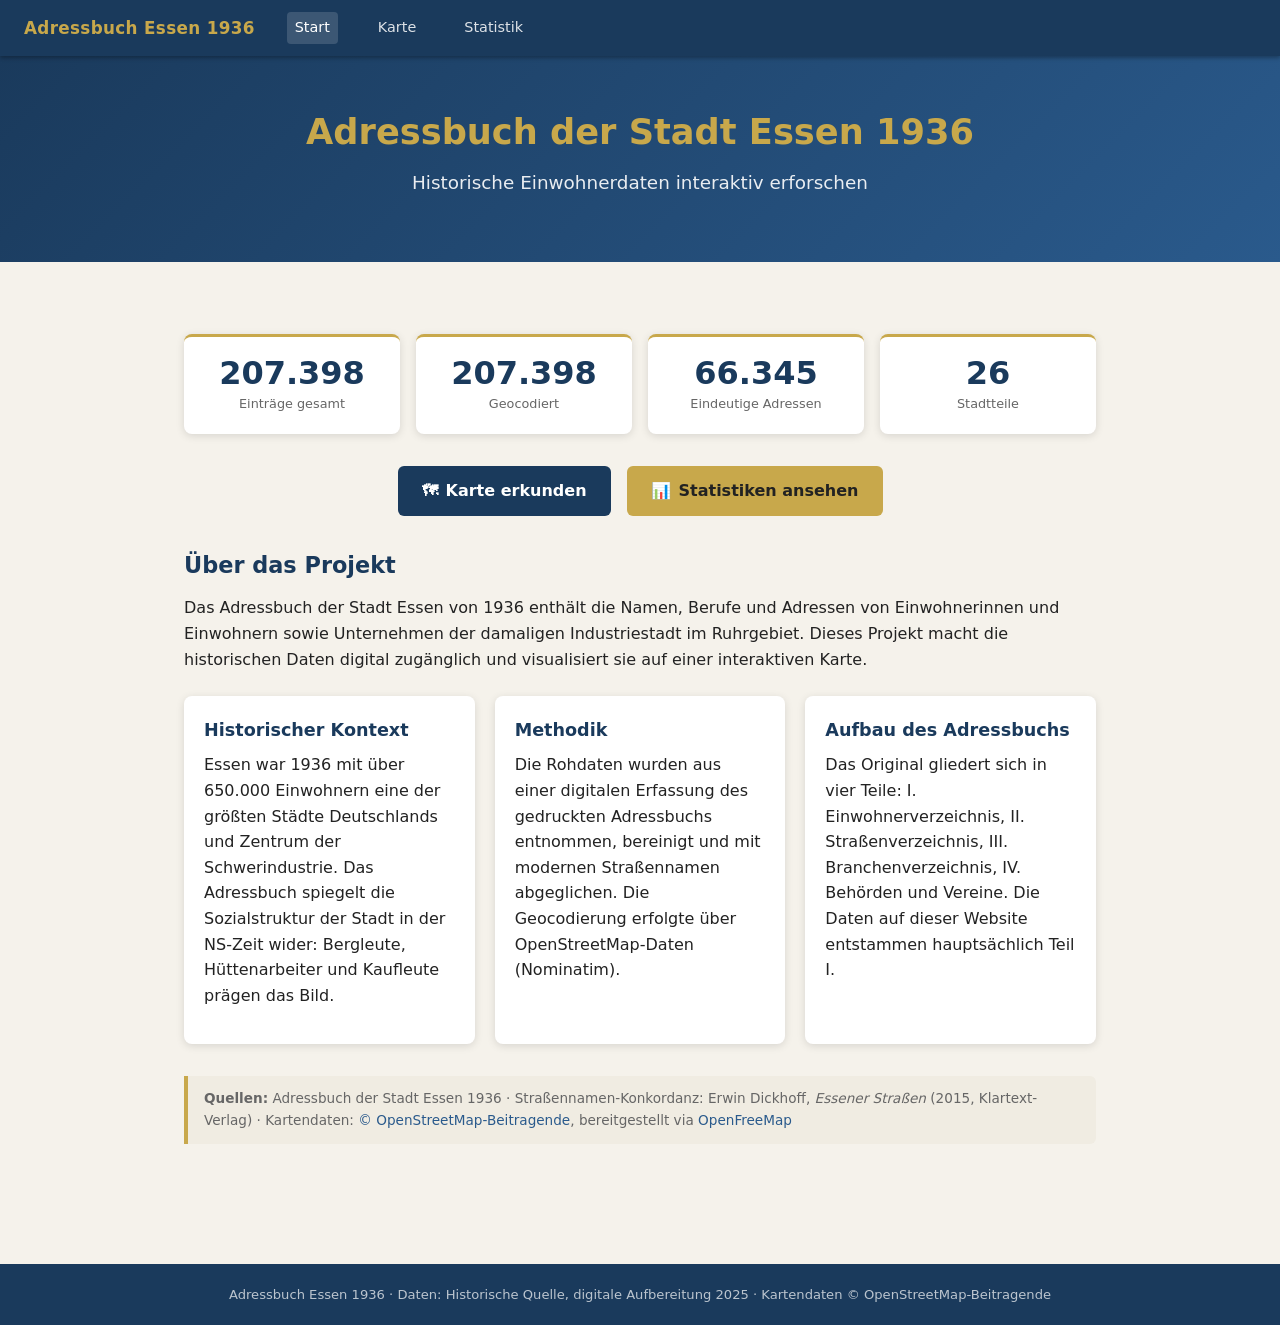
==== docs/index.html @ 50a1aac5 "Rename website/ to docs/ for GitHub Pages" ====
<!DOCTYPE html>
<html lang="de">
<head>
  <meta charset="UTF-8">
  <meta name="viewport" content="width=device-width, initial-scale=1.0">
  <title>Adressbuch Essen 1936</title>
  <link rel="stylesheet" href="css/style.css">
</head>
<body>

<nav>
  <span class="logo">Adressbuch Essen 1936</span>
  <a href="index.html" class="active">Start</a>
  <a href="karte.html">Karte</a>
  <a href="statistik.html">Statistik</a>
</nav>

<div class="hero">
  <h1>Adressbuch der Stadt Essen 1936</h1>
  <p class="subtitle">Historische Einwohnerdaten interaktiv erforschen</p>
</div>

<div class="page-content">

  <div class="stats-grid" id="stats-grid">
    <div class="stat-card">
      <div class="number" id="stat-eintraege">–</div>
      <div class="label">Einträge gesamt</div>
    </div>
    <div class="stat-card">
      <div class="number" id="stat-geocodiert">–</div>
      <div class="label">Geocodiert</div>
    </div>
    <div class="stat-card">
      <div class="number" id="stat-adressen">–</div>
      <div class="label">Eindeutige Adressen</div>
    </div>
    <div class="stat-card">
      <div class="number" id="stat-stadtteile">–</div>
      <div class="label">Stadtteile</div>
    </div>
  </div>

  <div class="cta-row">
    <a href="karte.html" class="btn btn-primary">
      <span>🗺</span> Karte erkunden
    </a>
    <a href="statistik.html" class="btn btn-secondary">
      <span>📊</span> Statistiken ansehen
    </a>
  </div>

  <h2>Über das Projekt</h2>
  <p>
    Das Adressbuch der Stadt Essen von 1936 enthält die Namen, Berufe und Adressen von
    Einwohnerinnen und Einwohnern sowie Unternehmen der damaligen Industriestadt im Ruhrgebiet.
    Dieses Projekt macht die historischen Daten digital zugänglich und visualisiert sie auf
    einer interaktiven Karte.
  </p>

  <div class="info-grid">
    <div class="info-card">
      <h3>Historischer Kontext</h3>
      <p>
        Essen war 1936 mit über 650.000 Einwohnern eine der größten Städte Deutschlands
        und Zentrum der Schwerindustrie. Das Adressbuch spiegelt die Sozialstruktur der
        Stadt in der NS-Zeit wider: Bergleute, Hüttenarbeiter und Kaufleute prägen das Bild.
      </p>
    </div>
    <div class="info-card">
      <h3>Methodik</h3>
      <p>
        Die Rohdaten wurden aus einer digitalen Erfassung des gedruckten Adressbuchs entnommen,
        bereinigt und mit modernen Straßennamen abgeglichen. Die Geocodierung erfolgte über
        OpenStreetMap-Daten (Nominatim).
      </p>
    </div>
    <div class="info-card">
      <h3>Aufbau des Adressbuchs</h3>
      <p>
        Das Original gliedert sich in vier Teile: I. Einwohnerverzeichnis, II. Straßenverzeichnis,
        III. Branchenverzeichnis, IV. Behörden und Vereine. Die Daten auf dieser Website
        entstammen hauptsächlich Teil I.
      </p>
    </div>
  </div>

  <div class="source-note">
    <strong>Quellen:</strong> Adressbuch der Stadt Essen 1936 ·
    Straßennamen-Konkordanz: Erwin Dickhoff, <em>Essener Straßen</em> (2015, Klartext-Verlag) ·
    Kartendaten: <a href="https://www.openstreetmap.org/copyright" target="_blank" rel="noopener">© OpenStreetMap-Beitragende</a>,
    bereitgestellt via <a href="https://openfreemap.org" target="_blank" rel="noopener">OpenFreeMap</a>
  </div>

</div>

<footer>
  Adressbuch Essen 1936 · Daten: Historische Quelle, digitale Aufbereitung 2025 ·
  Kartendaten © OpenStreetMap-Beitragende
</footer>

<script>
  // Lade Kennzahlen aus statistiken.json
  fetch('data/statistiken.json')
    .then(r => r.json())
    .then(data => {
      document.getElementById('stat-eintraege').textContent =
        (data.gesamt_eintraege || 0).toLocaleString('de-DE');
      document.getElementById('stat-geocodiert').textContent =
        (data.geocodierte_eintraege || 0).toLocaleString('de-DE');
      document.getElementById('stat-adressen').textContent =
        (data.eindeutige_adressen || 0).toLocaleString('de-DE');
      document.getElementById('stat-stadtteile').textContent =
        (data.stadtteile || []).length.toLocaleString('de-DE');
    })
    .catch(() => {}); // Ignoriere Fehler (z.B. ohne HTTP-Server)
</script>

</body>
</html>
---- docs/css/style.css ----
/* ===== Reset & Base ===== */
*, *::before, *::after { box-sizing: border-box; margin: 0; padding: 0; }

:root {
  --primary: #1a3a5c;
  --primary-light: #2a5a8c;
  --accent: #c8a84b;
  --bg: #f5f2eb;
  --bg-card: #ffffff;
  --text: #222;
  --text-muted: #666;
  --border: #ddd;
  --shadow: 0 2px 8px rgba(0,0,0,0.12);
}

body {
  font-family: 'Segoe UI', system-ui, -apple-system, sans-serif;
  background: var(--bg);
  color: var(--text);
  line-height: 1.6;
  font-size: 16px;
}

a { color: var(--primary-light); text-decoration: none; }
a:hover { text-decoration: underline; }

/* ===== Navigation ===== */
nav {
  background: var(--primary);
  color: white;
  padding: 0 1.5rem;
  display: flex;
  align-items: center;
  gap: 2rem;
  height: 56px;
  box-shadow: 0 2px 4px rgba(0,0,0,0.3);
  position: sticky;
  top: 0;
  z-index: 1000;
}

nav .logo {
  font-size: 1.05rem;
  font-weight: 700;
  color: var(--accent);
  letter-spacing: 0.02em;
  white-space: nowrap;
}

nav a {
  color: rgba(255,255,255,0.85);
  font-size: 0.9rem;
  padding: 0.25rem 0.5rem;
  border-radius: 4px;
  transition: background 0.15s, color 0.15s;
}

nav a:hover, nav a.active {
  background: rgba(255,255,255,0.15);
  color: white;
  text-decoration: none;
}

/* ===== Page Layout ===== */
.page-content {
  max-width: 960px;
  margin: 0 auto;
  padding: 2.5rem 1.5rem;
}

h1 { font-size: 2rem; color: var(--primary); margin-bottom: 0.5rem; }
h2 { font-size: 1.4rem; color: var(--primary); margin: 2rem 0 0.75rem; }
h3 { font-size: 1.1rem; color: var(--primary); margin-bottom: 0.5rem; }
p  { margin-bottom: 1rem; }

/* ===== Hero (Startseite) ===== */
.hero {
  background: linear-gradient(135deg, var(--primary) 0%, var(--primary-light) 100%);
  color: white;
  padding: 3rem 1.5rem;
  text-align: center;
}

.hero h1 { color: var(--accent); font-size: 2.2rem; }
.hero .subtitle { font-size: 1.15rem; opacity: 0.9; margin-top: 0.5rem; }

/* ===== Stats Cards ===== */
.stats-grid {
  display: grid;
  grid-template-columns: repeat(auto-fit, minmax(160px, 1fr));
  gap: 1rem;
  margin: 2rem 0;
}

.stat-card {
  background: var(--bg-card);
  border-radius: 8px;
  padding: 1.25rem 1rem;
  text-align: center;
  box-shadow: var(--shadow);
  border-top: 3px solid var(--accent);
}

.stat-card .number {
  font-size: 2rem;
  font-weight: 700;
  color: var(--primary);
  line-height: 1;
}

.stat-card .label {
  font-size: 0.8rem;
  color: var(--text-muted);
  margin-top: 0.3rem;
}

/* ===== CTA Buttons ===== */
.cta-row {
  display: flex;
  gap: 1rem;
  justify-content: center;
  flex-wrap: wrap;
  margin: 2rem 0;
}

.btn {
  display: inline-flex;
  align-items: center;
  gap: 0.5rem;
  padding: 0.75rem 1.5rem;
  border-radius: 6px;
  font-size: 1rem;
  font-weight: 600;
  transition: transform 0.15s, box-shadow 0.15s;
  cursor: pointer;
  border: none;
}

.btn:hover { transform: translateY(-1px); box-shadow: 0 4px 12px rgba(0,0,0,0.2); text-decoration: none; }

.btn-primary { background: var(--primary); color: white; }
.btn-secondary { background: var(--accent); color: #222; }

/* ===== Info Cards ===== */
.info-grid {
  display: grid;
  grid-template-columns: repeat(auto-fit, minmax(260px, 1fr));
  gap: 1.25rem;
  margin: 1.5rem 0;
}

.info-card {
  background: var(--bg-card);
  border-radius: 8px;
  padding: 1.25rem;
  box-shadow: var(--shadow);
}

/* ===== Source / Footer ===== */
.source-note {
  background: #f0ece2;
  border-left: 4px solid var(--accent);
  padding: 0.75rem 1rem;
  border-radius: 0 6px 6px 0;
  font-size: 0.85rem;
  color: var(--text-muted);
  margin: 2rem 0;
}

footer {
  background: var(--primary);
  color: rgba(255,255,255,0.7);
  text-align: center;
  padding: 1.25rem;
  font-size: 0.82rem;
  margin-top: 3rem;
}

/* ===== Karte Layout ===== */
.map-layout {
  display: flex;
  height: calc(100vh - 56px);
}

#sidebar {
  width: 280px;
  flex-shrink: 0;
  background: var(--bg-card);
  border-right: 1px solid var(--border);
}

#sidebar-filters h2 {
  font-size: 1rem;
  margin: 0 0 0.5rem;
  color: var(--primary);
}

#map { flex: 1; }

/* ===== Sidebar Layout ===== */
#sidebar {
  display: flex;
  flex-direction: column;
  overflow: hidden; /* Scroll nur im Filter-Bereich */
}

#sidebar-search {
  position: relative;
  flex-shrink: 0;
  padding: 0.6rem 0.75rem 0;
  background: var(--bg-card);
  border-bottom: 1px solid var(--border);
  z-index: 50;
}

#sidebar-filters {
  flex: 1;
  overflow-y: auto;
  padding: 0.75rem;
  display: flex;
  flex-direction: column;
  gap: 0.75rem;
}

/* ===== Suchbox ===== */
#search-box-wrap {
  display: flex;
  align-items: center;
  gap: 0.4rem;
  background: #f4f1e8;
  border: 1px solid var(--border);
  border-radius: 6px;
  padding: 0.4rem 0.5rem;
  margin-bottom: 0.5rem;
}

#search-icon {
  width: 16px;
  height: 16px;
  flex-shrink: 0;
  color: var(--text-muted);
}

#search-input {
  flex: 1;
  border: none;
  background: transparent;
  font-size: 0.85rem;
  color: var(--text);
  outline: none;
}

#search-input::placeholder { color: #aaa; }

#search-clear {
  background: none;
  border: none;
  cursor: pointer;
  font-size: 1rem;
  color: var(--text-muted);
  line-height: 1;
  padding: 0 2px;
  flex-shrink: 0;
}
#search-clear:hover { color: var(--text); }

/* ===== Ergebnisliste (Sidebar-Panel) ===== */
#sidebar-results {
  display: none;
  flex-direction: column;
  flex: 1;
  overflow: hidden;
}

#results-header {
  display: flex;
  align-items: center;
  gap: 0.6rem;
  padding: 0.5rem 0.75rem;
  border-bottom: 1px solid var(--border);
  flex-shrink: 0;
}

#btn-back-filter {
  background: none;
  border: none;
  cursor: pointer;
  font-size: 0.82rem;
  color: var(--primary-light);
  padding: 0.2rem 0.4rem;
  border-radius: 4px;
  white-space: nowrap;
  flex-shrink: 0;
}
#btn-back-filter:hover { background: #eee; }

#results-count {
  font-size: 0.8rem;
  color: var(--text-muted);
  flex: 1;
}

#results-jumps {
  display: flex;
  gap: 0.4rem;
  padding: 0.4rem 0.75rem;
  border-bottom: 1px solid var(--border);
  flex-shrink: 0;
}

.jump-btn {
  padding: 0.2rem 0.6rem;
  font-size: 0.78rem;
  background: #eee;
  border: 1px solid var(--border);
  border-radius: 12px;
  cursor: pointer;
  color: var(--text);
  white-space: nowrap;
}
.jump-btn:hover {
  background: var(--primary);
  color: white;
  border-color: var(--primary);
}

#results-list {
  flex: 1;
  overflow-y: auto;
}

.results-group-label {
  padding: 0.35rem 0.75rem;
  font-size: 0.7rem;
  font-weight: 700;
  text-transform: uppercase;
  letter-spacing: 0.06em;
  color: var(--text-muted);
  background: #f8f6f0;
  border-bottom: 1px solid var(--border);
  position: sticky;
  top: 0;
}

.result-item {
  padding: 0.5rem 0.75rem;
  border-bottom: 1px solid #f0ece2;
  cursor: pointer;
}
.result-item:hover { background: #f0ece2; }

.result-label {
  font-size: 0.85rem;
  color: var(--text);
  line-height: 1.3;
}

.result-detail {
  font-size: 0.75rem;
  color: var(--text-muted);
  white-space: nowrap;
  overflow: hidden;
  text-overflow: ellipsis;
}

.results-empty,
.results-more {
  padding: 0.75rem;
  font-size: 0.8rem;
  color: var(--text-muted);
  font-style: italic;
  text-align: center;
}

/* ===== Suchdropdown ===== */
#search-dropdown {
  display: none;
  position: absolute;
  top: 100%;
  left: 0;
  right: 0;
  background: var(--bg-card);
  border: 1px solid var(--border);
  border-top: none;
  border-radius: 0 0 6px 6px;
  box-shadow: 0 6px 16px rgba(0,0,0,0.15);
  max-height: 380px;
  overflow-y: auto;
  z-index: 200;
}

.dd-group-label {
  padding: 0.35rem 0.65rem;
  font-size: 0.7rem;
  font-weight: 700;
  text-transform: uppercase;
  letter-spacing: 0.06em;
  color: var(--text-muted);
  background: #f8f6f0;
  border-top: 1px solid var(--border);
  position: sticky;
  top: 0;
}

.dd-group-label:first-child { border-top: none; }

.dd-item {
  display: grid;
  grid-template-columns: 28px 1fr;
  grid-template-rows: auto auto;
  column-gap: 0.5rem;
  padding: 0.45rem 0.65rem;
  cursor: pointer;
  border-bottom: 1px solid #f0ece2;
  align-items: start;
}

.dd-item:hover { background: #f0ece2; }

.dd-type {
  grid-row: 1 / 3;
  align-self: center;
  font-size: 0.62rem;
  font-weight: 700;
  text-transform: uppercase;
  letter-spacing: 0.04em;
  padding: 2px 4px;
  border-radius: 3px;
  text-align: center;
}

.dd-type-adresse { background: #dbeafe; color: #1e40af; }
.dd-type-person  { background: #dcfce7; color: #166534; }

.dd-label {
  font-size: 0.85rem;
  color: var(--text);
  line-height: 1.3;
}

.dd-detail {
  font-size: 0.75rem;
  color: var(--text-muted);
  line-height: 1.3;
  white-space: nowrap;
  overflow: hidden;
  text-overflow: ellipsis;
}

.dr-muted { color: var(--text-muted); }

.dd-empty, .dd-more {
  padding: 0.6rem 0.75rem;
  font-size: 0.8rem;
  color: var(--text-muted);
  font-style: italic;
  text-align: center;
}

/* ===== Filter Panel ===== */
.filter-section { border-bottom: 1px solid var(--border); padding-bottom: 0.75rem; }
.filter-section label { font-size: 0.82rem; color: var(--text-muted); display: block; margin-bottom: 0.3rem; }

.filter-section select,
.filter-section input[type="text"] {
  width: 100%;
  padding: 0.4rem 0.5rem;
  border: 1px solid var(--border);
  border-radius: 4px;
  font-size: 0.85rem;
  background: white;
}

.filter-section select[multiple] { height: 100px; }

.checkbox-row {
  display: flex;
  align-items: center;
  gap: 0.5rem;
  font-size: 0.85rem;
}

.checkbox-row input { width: auto; }

#btn-reset {
  width: 100%;
  padding: 0.5rem;
  background: #eee;
  border: 1px solid var(--border);
  border-radius: 4px;
  cursor: pointer;
  font-size: 0.85rem;
}
#btn-reset:hover { background: #ddd; }

.hint {
  font-size: 0.72rem;
  color: var(--text-muted);
  font-style: italic;
}

.opacity-row {
  display: grid;
  grid-template-columns: auto 1fr auto;
  align-items: center;
  gap: 0.4rem;
  margin-top: 0.4rem;
  font-size: 0.8rem;
  color: var(--text-muted);
}

.opacity-row input[type="range"] {
  width: 100%;
  accent-color: var(--primary);
}

#opacity-value {
  min-width: 2.5rem;
  text-align: right;
  font-variant-numeric: tabular-nums;
}

/* ===== Popup ===== */
.maplibregl-popup-content {
  padding: 0 !important;
  border-radius: 8px !important;
  overflow: hidden;
  box-shadow: 0 4px 16px rgba(0,0,0,0.2) !important;
  max-width: 340px;
}

.popup-header {
  background: var(--primary);
  color: white;
  padding: 0.6rem 0.8rem;
  font-size: 0.82rem;
  font-weight: 600;
}

.popup-header .popup-adresse { font-size: 0.9rem; }
.popup-header .popup-count { opacity: 0.8; font-size: 0.78rem; }

.popup-personen {
  max-height: 300px;
  overflow-y: auto;
  padding: 0.5rem;
  display: flex;
  flex-direction: column;
  gap: 0.4rem;
}

.person-card {
  background: var(--bg);
  border-radius: 5px;
  padding: 0.5rem 0.6rem;
  font-size: 0.82rem;
  border-left: 3px solid var(--accent);
}

.person-card--dim {
  opacity: 0.3;
}

.person-name { font-weight: 600; color: var(--primary); }
.person-detail { color: var(--text-muted); font-size: 0.78rem; }

/* ===== Legend ===== */
#legend {
  position: absolute;
  bottom: 30px;
  right: 10px;
  background: white;
  border-radius: 6px;
  padding: 0.6rem 0.8rem;
  box-shadow: var(--shadow);
  font-size: 0.78rem;
  z-index: 10;
}

#legend h4 { font-size: 0.8rem; margin-bottom: 0.4rem; color: var(--primary); }

.legend-row {
  display: flex;
  align-items: center;
  gap: 0.5rem;
  margin-bottom: 0.2rem;
}

.legend-dot {
  width: 12px;
  height: 12px;
  border-radius: 50%;
  flex-shrink: 0;
}

/* ===== Statistik ===== */
.chart-container {
  background: var(--bg-card);
  border-radius: 8px;
  padding: 1.5rem;
  box-shadow: var(--shadow);
  margin-bottom: 2rem;
}

.chart-wrap { position: relative; height: 400px; }

/* ===== Loading Overlay ===== */
#loading {
  position: fixed;
  inset: 0;
  background: rgba(255,255,255,0.9);
  display: flex;
  flex-direction: column;
  align-items: center;
  justify-content: center;
  z-index: 9999;
  font-size: 1.1rem;
  color: var(--primary);
  gap: 1rem;
}

.spinner {
  width: 40px; height: 40px;
  border: 4px solid var(--border);
  border-top-color: var(--primary);
  border-radius: 50%;
  animation: spin 0.8s linear infinite;
}

@keyframes spin { to { transform: rotate(360deg); } }

/* ===== Berufsgruppen-Filter ===== */
#filter-berufsgruppen {
  display: flex;
  flex-direction: column;
  gap: 0.2rem;
  margin-top: 0.2rem;
}

.bg-item {
  display: flex;
  align-items: center;
  gap: 0.45rem;
  font-size: 0.82rem;
  cursor: pointer;
  padding: 0.18rem 0.3rem;
  border-radius: 4px;
  transition: background 0.1s;
  user-select: none;
}

.bg-item:hover { background: #f0ece2; }

.bg-item input[type="checkbox"] {
  width: auto;
  flex-shrink: 0;
  accent-color: var(--primary);
}

.bg-dot {
  width: 10px;
  height: 10px;
  border-radius: 50%;
  flex-shrink: 0;
}

.bg-label { color: var(--text); }

.bg-item input:checked ~ .bg-label {
  font-weight: 600;
  color: var(--primary);
}

/* ===== Responsive ===== */
@media (max-width: 640px) {
  .map-layout { flex-direction: column; }
  #sidebar { width: 100%; height: 200px; border-right: none; border-bottom: 1px solid var(--border); }
  .hero h1 { font-size: 1.6rem; }
}
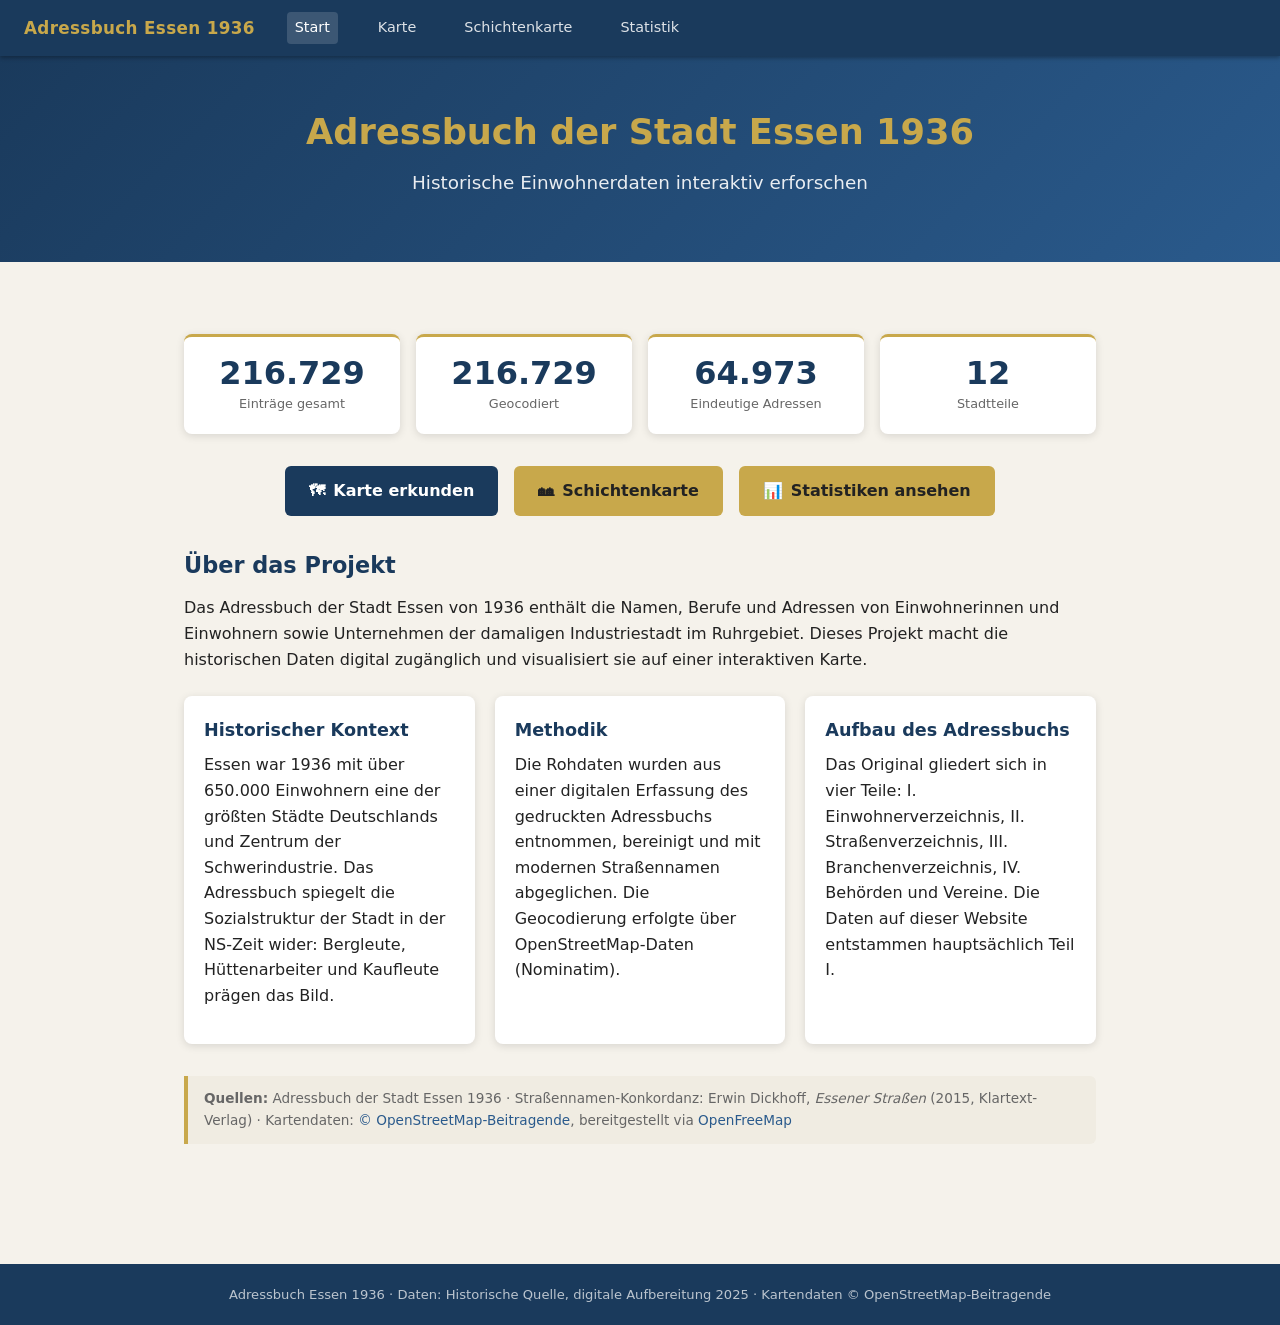
==== commit f53b487f: "Gebäude-Schichtenkarte: 150k Gebäudepolygone statt Straßenlinien Spatial Join ordnet OSM-Gebäudepoly" ====
--- a/docs/index.html
+++ b/docs/index.html
@@ -12,6 +12,7 @@
   <span class="logo">Adressbuch Essen 1936</span>
   <a href="index.html" class="active">Start</a>
   <a href="karte.html">Karte</a>
+  <a href="schichtenkarte.html">Schichtenkarte</a>
   <a href="statistik.html">Statistik</a>
 </nav>
 
@@ -44,6 +45,9 @@
   <div class="cta-row">
     <a href="karte.html" class="btn btn-primary">
       <span>🗺</span> Karte erkunden
+    </a>
+    <a href="schichtenkarte.html" class="btn btn-secondary">
+      <span>🏘</span> Schichtenkarte
     </a>
     <a href="statistik.html" class="btn btn-secondary">
       <span>📊</span> Statistiken ansehen
--- a/docs/css/style.css
+++ b/docs/css/style.css
@@ -202,6 +202,8 @@
   display: flex;
   flex-direction: column;
   overflow: hidden; /* Scroll nur im Filter-Bereich */
+  position: relative;
+  z-index: 10;
 }
 
 #sidebar-search {
@@ -499,6 +501,36 @@
   font-style: italic;
 }
 
+.info-btn {
+  display: inline-block;
+  position: relative;
+  margin-left: 0.3rem;
+  font-size: 0.78rem;
+  color: var(--text-muted);
+  cursor: help;
+  font-style: normal;
+  vertical-align: middle;
+}
+
+.info-tooltip {
+  display: none;
+  position: fixed;
+  z-index: 9999;
+  width: 300px;
+  background: #1e1e1e;
+  color: #f0ece2;
+  font-size: 0.72rem;
+  font-weight: 400;
+  line-height: 1.5;
+  padding: 0.6rem 0.8rem;
+  border-radius: 6px;
+  box-shadow: 0 4px 12px rgba(0,0,0,0.35);
+  pointer-events: none;
+  white-space: normal;
+}
+
+/* Tooltip-Steuerung via JS (position: fixed, schwebt über Karte) */
+
 .opacity-row {
   display: grid;
   grid-template-columns: auto 1fr auto;
@@ -671,6 +703,63 @@
   color: var(--primary);
 }
 
+/* ===== Schichtenkarte ===== */
+#schichten-map {
+  width: 100%;
+  height: calc(100vh - 56px);
+}
+
+#schichten-legend {
+  position: absolute;
+  bottom: 30px;
+  right: 10px;
+  background: white;
+  border-radius: 6px;
+  padding: 0.6rem 0.8rem;
+  box-shadow: var(--shadow);
+  font-size: 0.78rem;
+  z-index: 10;
+  max-width: 220px;
+}
+
+#schichten-legend h4 {
+  font-size: 0.8rem;
+  margin-bottom: 0.4rem;
+  color: var(--primary);
+}
+
+#schichten-legend .legend-divider {
+  border-top: 1px solid var(--border);
+  margin: 0.5rem 0;
+}
+
+.legend-line {
+  width: 24px;
+  height: 4px;
+  border-radius: 2px;
+  flex-shrink: 0;
+}
+
+.legend-rect {
+  width: 16px;
+  height: 12px;
+  border: 1px solid rgba(0,0,0,0.2);
+  border-radius: 2px;
+  flex-shrink: 0;
+}
+
+.schichten-bar {
+  display: flex;
+  height: 14px;
+  border-radius: 3px;
+  overflow: hidden;
+}
+
+.schichten-bar-seg {
+  height: 100%;
+  min-width: 1px;
+}
+
 /* ===== Responsive ===== */
 @media (max-width: 640px) {
   .map-layout { flex-direction: column; }
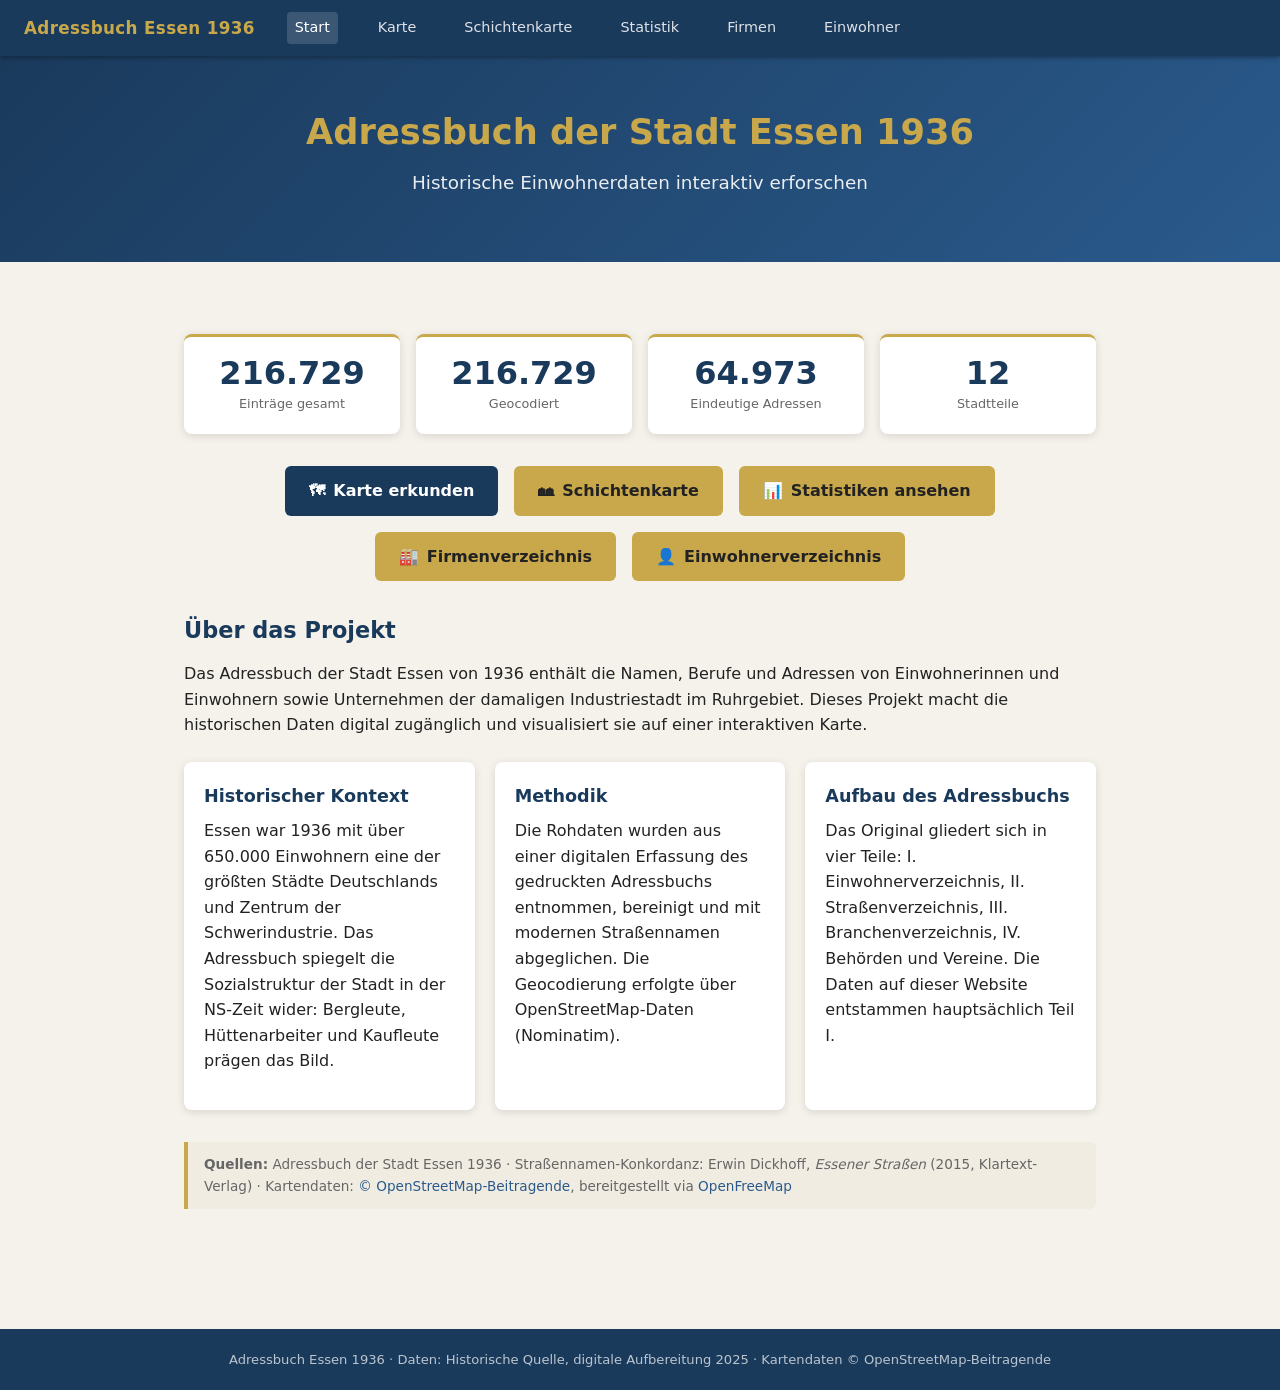
==== commit 44b15260: "Firmenvisualisierung: orange Kartenpunkte, Popups & durchsuchbare Datenbanken - Firmen (Sektion III)" ====
--- a/docs/index.html
+++ b/docs/index.html
@@ -14,6 +14,8 @@
   <a href="karte.html">Karte</a>
   <a href="schichtenkarte.html">Schichtenkarte</a>
   <a href="statistik.html">Statistik</a>
+  <a href="firmen.html">Firmen</a>
+  <a href="einwohner.html">Einwohner</a>
 </nav>
 
 <div class="hero">
@@ -51,6 +53,12 @@
     </a>
     <a href="statistik.html" class="btn btn-secondary">
       <span>📊</span> Statistiken ansehen
+    </a>
+    <a href="firmen.html" class="btn btn-secondary">
+      <span>🏭</span> Firmenverzeichnis
+    </a>
+    <a href="einwohner.html" class="btn btn-secondary">
+      <span>👤</span> Einwohnerverzeichnis
     </a>
   </div>
 
--- a/docs/css/style.css
+++ b/docs/css/style.css
@@ -593,6 +593,10 @@
   opacity: 0.3;
 }
 
+.person-card--firma { border-left-color: #d97706; }
+.person-firma { color: #d97706; font-weight: 600; }
+.person-branche { color: #92400e; font-style: italic; font-size: 0.78rem; }
+
 .person-name { font-weight: 600; color: var(--primary); }
 .person-detail { color: var(--text-muted); font-size: 0.78rem; }
 
@@ -760,9 +764,141 @@
   min-width: 1px;
 }
 
+/* ===== Datenbank-Seiten ===== */
+.db-layout {
+  max-width: 1100px;
+  margin: 0 auto;
+  padding: 1.5rem;
+}
+
+.db-layout h1 { font-size: 1.6rem; margin-bottom: 0.25rem; }
+.db-layout .subtitle { color: var(--text-muted); margin-bottom: 1rem; }
+
+.db-search-bar {
+  display: flex;
+  align-items: center;
+  gap: 0.75rem;
+  margin-bottom: 1rem;
+  flex-wrap: wrap;
+}
+
+.db-search-bar input[type="text"] {
+  flex: 1;
+  min-width: 200px;
+  padding: 0.5rem 0.75rem;
+  border: 1px solid var(--border);
+  border-radius: 6px;
+  font-size: 0.95rem;
+  background: white;
+}
+
+.db-search-bar input[type="text"]:focus {
+  outline: none;
+  border-color: var(--primary-light);
+  box-shadow: 0 0 0 2px rgba(42,90,140,0.15);
+}
+
+.db-result-count {
+  font-size: 0.85rem;
+  color: var(--text-muted);
+  white-space: nowrap;
+}
+
+.db-table-wrap {
+  overflow-x: auto;
+  background: var(--bg-card);
+  border-radius: 8px;
+  box-shadow: var(--shadow);
+}
+
+.db-table {
+  width: 100%;
+  border-collapse: collapse;
+  font-size: 0.88rem;
+}
+
+.db-table thead {
+  position: sticky;
+  top: 0;
+  z-index: 2;
+}
+
+.db-table th {
+  background: var(--primary);
+  color: white;
+  padding: 0.6rem 0.75rem;
+  text-align: left;
+  font-weight: 600;
+  font-size: 0.82rem;
+  cursor: pointer;
+  user-select: none;
+  white-space: nowrap;
+}
+
+.db-table th:hover { background: var(--primary-light); }
+
+.db-table th .sort-arrow {
+  margin-left: 0.3rem;
+  opacity: 0.5;
+  font-size: 0.7rem;
+}
+
+.db-table th.sorted .sort-arrow { opacity: 1; }
+
+.db-table td {
+  padding: 0.5rem 0.75rem;
+  border-bottom: 1px solid #f0ece2;
+}
+
+.db-table tbody tr:hover { background: #f8f6f0; }
+
+.db-pagination {
+  display: flex;
+  align-items: center;
+  justify-content: center;
+  gap: 0.3rem;
+  margin: 1rem 0;
+  flex-wrap: wrap;
+}
+
+.db-pagination button {
+  padding: 0.3rem 0.65rem;
+  border: 1px solid var(--border);
+  border-radius: 4px;
+  background: white;
+  cursor: pointer;
+  font-size: 0.82rem;
+}
+
+.db-pagination button:hover { background: #eee; }
+
+.db-pagination button.active {
+  background: var(--primary);
+  color: white;
+  border-color: var(--primary);
+}
+
+.db-pagination button:disabled {
+  opacity: 0.4;
+  cursor: default;
+}
+
+.db-loading {
+  text-align: center;
+  padding: 3rem;
+  color: var(--text-muted);
+}
+
+.db-loading .spinner {
+  display: inline-block;
+  margin-bottom: 0.5rem;
+}
+
 /* ===== Responsive ===== */
 @media (max-width: 640px) {
   .map-layout { flex-direction: column; }
   #sidebar { width: 100%; height: 200px; border-right: none; border-bottom: 1px solid var(--border); }
   .hero h1 { font-size: 1.6rem; }
-}
+  .db-layout { padding: 1rem; }
+  .db-table { font-size: 0.8rem; }
+}
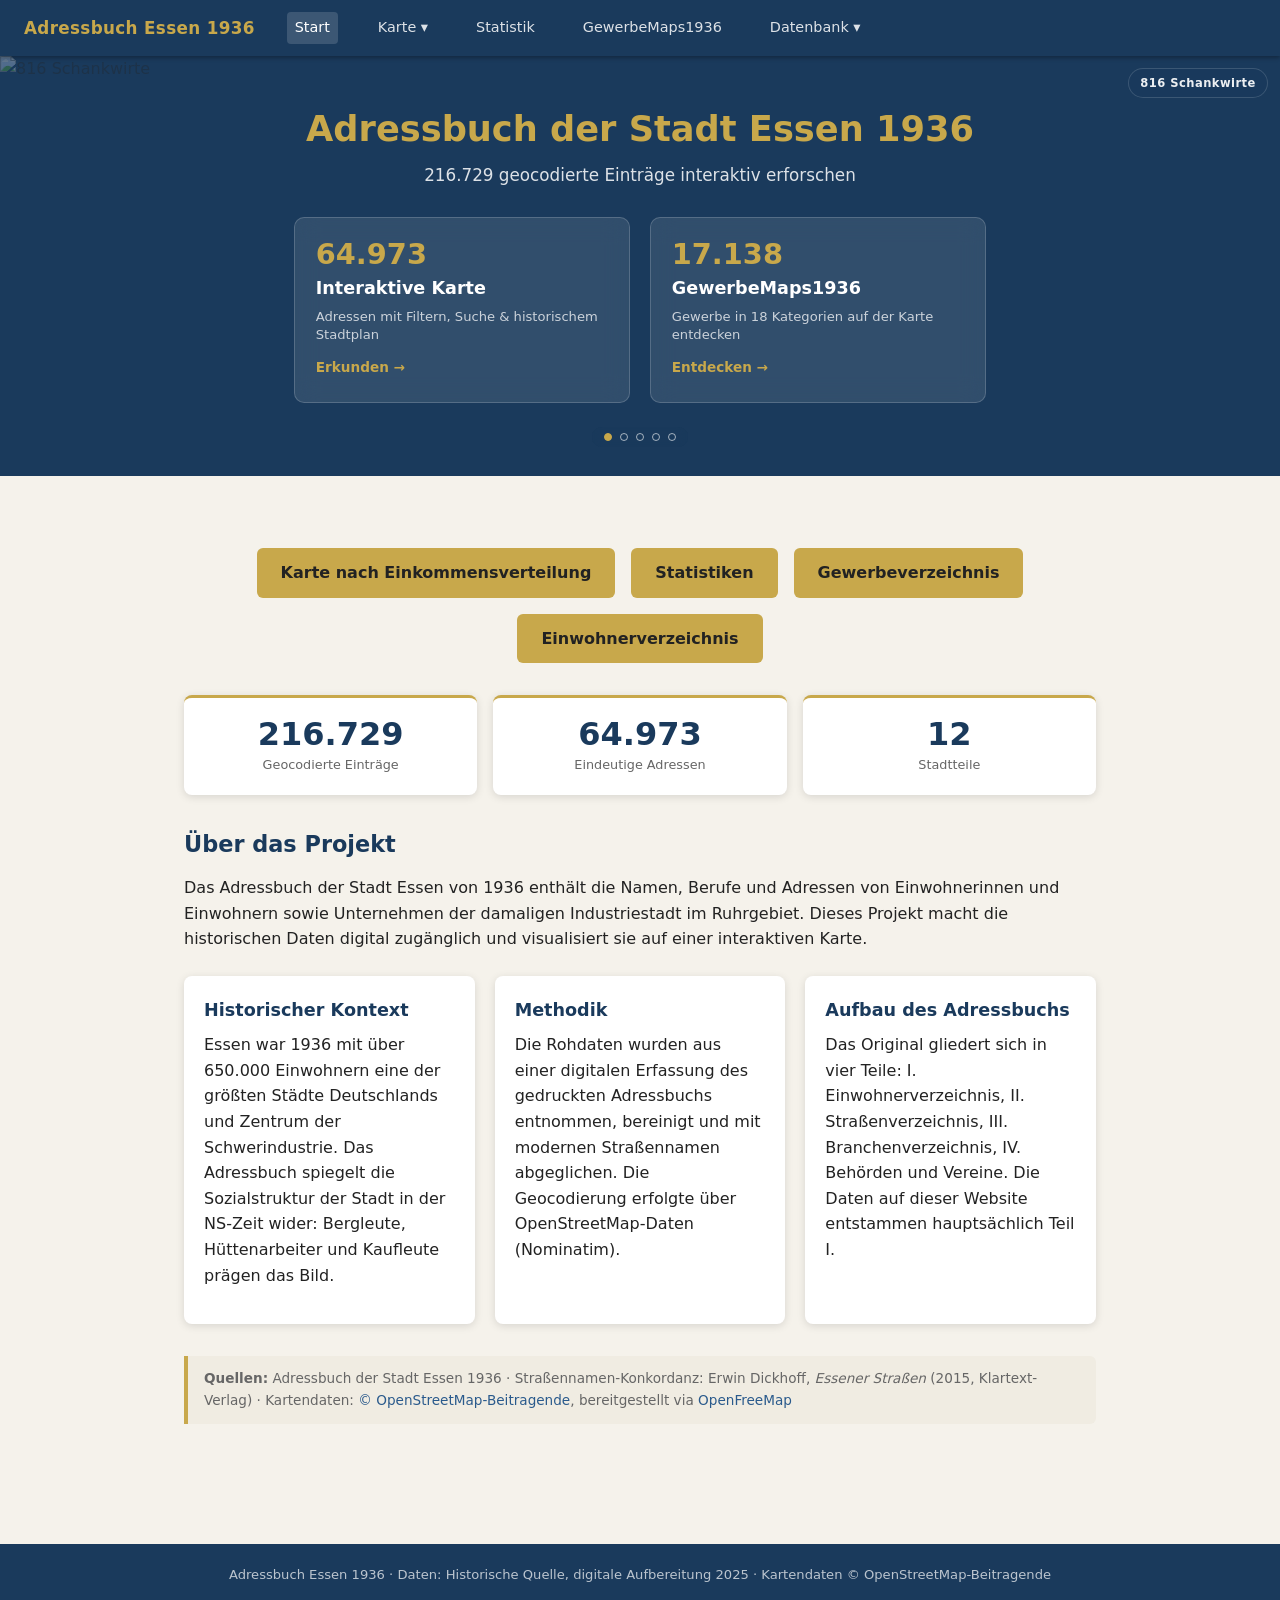
==== commit d84c55bc: "Homepage-Redesign, Nav-Umbau & Umbenennungen - Navigation: Karte- und Datenbank-Dropdowns statt flac" ====
--- a/docs/index.html
+++ b/docs/index.html
@@ -10,29 +10,100 @@
 
 <nav>
   <span class="logo">Adressbuch Essen 1936</span>
-  <a href="index.html" class="active">Start</a>
-  <a href="karte.html">Karte</a>
-  <a href="schichtenkarte.html">Schichtenkarte</a>
-  <a href="statistik.html">Statistik</a>
-  <a href="firmen.html">Firmen</a>
-  <a href="einwohner.html">Einwohner</a>
+  <button class="nav-toggle" aria-label="Menü">☰</button>
+  <div class="nav-links">
+    <a href="index.html" class="active">Start</a>
+    <div class="nav-dropdown">
+      <a href="#" class="nav-dropdown-trigger">Karte ▾</a>
+      <div class="nav-dropdown-menu">
+        <a href="karte.html">Interaktive Karte</a>
+        <a href="schichtenkarte.html">– Einkommensverteilung</a>
+      </div>
+    </div>
+    <a href="statistik.html">Statistik</a>
+    <a href="gewerbe.html">GewerbeMaps1936</a>
+    <div class="nav-dropdown">
+      <a href="#" class="nav-dropdown-trigger">Datenbank ▾</a>
+      <div class="nav-dropdown-menu">
+        <a href="firmen.html">Gewerbeverzeichnis</a>
+        <a href="einwohner.html">Einwohnerverzeichnis</a>
+      </div>
+    </div>
+  </div>
 </nav>
 
-<div class="hero">
-  <h1>Adressbuch der Stadt Essen 1936</h1>
-  <p class="subtitle">Historische Einwohnerdaten interaktiv erforschen</p>
+<div class="hero-exhibit" id="hero-slideshow">
+
+  <!-- Slideshow background -->
+  <img class="hero-slide active" src="img/GewerbeMaps1936_Screenshots/816 Schankwirte.png"
+       alt="816 Schankwirte" data-caption="816 Schankwirte">
+  <img class="hero-slide" src="img/GewerbeMaps1936_Screenshots/503 Friseure.png"
+       alt="503 Friseure" data-caption="503 Friseure">
+  <img class="hero-slide" src="img/GewerbeMaps1936_Screenshots/846 Herrenschneider.png"
+       alt="846 Herrenschneider" data-caption="846 Herrenschneider">
+  <img class="hero-slide" src="img/GewerbeMaps1936_Screenshots/308 Einträge rund um Zigarrren und Tabak.png"
+       alt="308 Einträge – Zigarren &amp; Tabak" data-caption="308 Zigarren &amp; Tabak">
+  <img class="hero-slide" src="img/GewerbeMaps1936_Screenshots/13 Speiseeis-Gewerbe.png"
+       alt="13 Speiseeis-Gewerbe" data-caption="13 Speiseeis-Gewerbe">
+
+  <!-- Dark scrim for readability -->
+  <div class="hero-exhibit-scrim"></div>
+
+  <!-- Title -->
+  <div class="hero-exhibit-header">
+    <h1>Adressbuch der Stadt Essen 1936</h1>
+    <p>216.729 geocodierte Einträge interaktiv erforschen</p>
+  </div>
+
+  <!-- Two doorway panels -->
+  <div class="hero-exhibit-panels">
+    <a href="karte.html" class="hero-panel">
+      <div class="hero-panel-number">64.973</div>
+      <h2>Interaktive Karte</h2>
+      <p>Adressen mit Filtern, Suche & historischem Stadtplan</p>
+      <span class="hero-panel-cta">Erkunden →</span>
+    </a>
+    <a href="gewerbe.html" class="hero-panel">
+      <div class="hero-panel-number">17.138</div>
+      <h2>GewerbeMaps1936</h2>
+      <p>Gewerbe in 18 Kategorien auf der Karte entdecken</p>
+      <span class="hero-panel-cta">Entdecken →</span>
+    </a>
+  </div>
+
+  <!-- Caption & dots -->
+  <div class="hero-slide-caption" id="hero-slide-caption">816 Schankwirte</div>
+  <div class="hero-slide-dots" id="hero-slide-dots">
+    <button class="hero-dot active" aria-label="Bild 1"></button>
+    <button class="hero-dot" aria-label="Bild 2"></button>
+    <button class="hero-dot" aria-label="Bild 3"></button>
+    <button class="hero-dot" aria-label="Bild 4"></button>
+    <button class="hero-dot" aria-label="Bild 5"></button>
+  </div>
+
 </div>
 
 <div class="page-content">
+
+  <div class="cta-row">
+    <a href="schichtenkarte.html" class="btn btn-secondary">
+      Karte nach Einkommensverteilung
+    </a>
+    <a href="statistik.html" class="btn btn-secondary">
+      Statistiken
+    </a>
+    <a href="firmen.html" class="btn btn-secondary">
+      Gewerbeverzeichnis
+    </a>
+    <a href="einwohner.html" class="btn btn-secondary">
+      Einwohnerverzeichnis
+    </a>
+  </div>
 
   <div class="stats-grid" id="stats-grid">
     <div class="stat-card">
-      <div class="number" id="stat-eintraege">–</div>
-      <div class="label">Einträge gesamt</div>
-    </div>
-    <div class="stat-card">
       <div class="number" id="stat-geocodiert">–</div>
-      <div class="label">Geocodiert</div>
+      <div class="label">Geocodierte Einträge</div>
     </div>
     <div class="stat-card">
       <div class="number" id="stat-adressen">–</div>
@@ -42,24 +113,6 @@
       <div class="number" id="stat-stadtteile">–</div>
       <div class="label">Stadtteile</div>
     </div>
-  </div>
-
-  <div class="cta-row">
-    <a href="karte.html" class="btn btn-primary">
-      <span>🗺</span> Karte erkunden
-    </a>
-    <a href="schichtenkarte.html" class="btn btn-secondary">
-      <span>🏘</span> Schichtenkarte
-    </a>
-    <a href="statistik.html" class="btn btn-secondary">
-      <span>📊</span> Statistiken ansehen
-    </a>
-    <a href="firmen.html" class="btn btn-secondary">
-      <span>🏭</span> Firmenverzeichnis
-    </a>
-    <a href="einwohner.html" class="btn btn-secondary">
-      <span>👤</span> Einwohnerverzeichnis
-    </a>
   </div>
 
   <h2>Über das Projekt</h2>
@@ -112,12 +165,54 @@
 </footer>
 
 <script>
+  // Hamburger-Menü Toggle
+  document.querySelector('.nav-toggle')?.addEventListener('click', function() {
+    document.querySelector('.nav-links')?.classList.toggle('open');
+  });
+
+  // Hero-Slideshow
+  (function() {
+    const slides = document.querySelectorAll('.hero-slide');
+    const dots = document.querySelectorAll('.hero-dot');
+    const caption = document.getElementById('hero-slide-caption');
+    if (!slides.length) return;
+
+    let current = 0;
+    let timer = null;
+
+    function goTo(idx) {
+      slides[current].classList.remove('active');
+      dots[current].classList.remove('active');
+      current = idx;
+      slides[current].classList.add('active');
+      dots[current].classList.add('active');
+      caption.textContent = slides[current].dataset.caption;
+    }
+
+    function next() {
+      goTo((current + 1) % slides.length);
+    }
+
+    function startAutoplay() {
+      clearInterval(timer);
+      timer = setInterval(next, 5000);
+    }
+
+    dots.forEach(function(dot, i) {
+      dot.addEventListener('click', function(e) {
+        e.preventDefault();
+        e.stopPropagation();
+        goTo(i);
+        startAutoplay();
+      });
+    });
+
+    startAutoplay();
+  })();
   // Lade Kennzahlen aus statistiken.json
   fetch('data/statistiken.json')
     .then(r => r.json())
     .then(data => {
-      document.getElementById('stat-eintraege').textContent =
-        (data.gesamt_eintraege || 0).toLocaleString('de-DE');
       document.getElementById('stat-geocodiert').textContent =
         (data.geocodierte_eintraege || 0).toLocaleString('de-DE');
       document.getElementById('stat-adressen').textContent =
--- a/docs/css/style.css
+++ b/docs/css/style.css
@@ -894,6 +894,453 @@
   margin-bottom: 0.5rem;
 }
 
+/* ===== Hamburger Navigation (Mobile) ===== */
+.nav-toggle {
+  display: none;
+  background: none;
+  border: none;
+  color: white;
+  font-size: 1.4rem;
+  cursor: pointer;
+  padding: 0.25rem 0.4rem;
+  margin-left: auto;
+  line-height: 1;
+}
+
+.nav-links {
+  display: contents;
+}
+
+/* ===== Gewerbeatlas ===== */
+#gewerbe-map {
+  width: 100%;
+  height: calc(100vh - 56px);
+}
+
+#gewerbe-bar {
+  position: absolute;
+  top: 64px;
+  left: 10px;
+  right: 10px;
+  z-index: 10;
+  display: flex;
+  flex-direction: column;
+  gap: 6px;
+  pointer-events: none;
+}
+
+#gewerbe-bar > * { pointer-events: auto; }
+
+#gewerbe-search-wrap {
+  max-width: 260px;
+}
+
+#gewerbe-search {
+  width: 100%;
+  padding: 0.45rem 0.7rem;
+  border: 1px solid var(--border);
+  border-radius: 20px;
+  font-size: 0.85rem;
+  background: rgba(255,255,255,0.95);
+  backdrop-filter: blur(8px);
+  box-shadow: 0 2px 8px rgba(0,0,0,0.12);
+}
+
+#gewerbe-search:focus {
+  outline: none;
+  border-color: var(--primary-light);
+  box-shadow: 0 2px 12px rgba(0,0,0,0.18);
+}
+
+#gewerbe-chips {
+  display: flex;
+  flex-wrap: wrap;
+  gap: 6px;
+  padding: 2px 0;
+}
+
+#gewerbe-chips::-webkit-scrollbar { display: none; }
+
+.gewerbe-chip {
+  display: inline-flex;
+  align-items: center;
+  gap: 0.3rem;
+  padding: 0.35rem 0.7rem;
+  border-radius: 20px;
+  border: 1.5px solid var(--chip-color, #888);
+  background: rgba(255,255,255,0.92);
+  backdrop-filter: blur(8px);
+  font-size: 0.78rem;
+  cursor: pointer;
+  white-space: nowrap;
+  transition: all 0.15s;
+  box-shadow: 0 1px 4px rgba(0,0,0,0.1);
+  flex-shrink: 0;
+}
+
+.gewerbe-chip:hover {
+  background: rgba(255,255,255,1);
+  box-shadow: 0 2px 8px rgba(0,0,0,0.15);
+}
+
+.gewerbe-chip.active {
+  background: var(--chip-color, var(--primary));
+  color: white;
+  border-color: var(--chip-color, var(--primary));
+}
+
+.gewerbe-chip-icon { font-size: 0.9rem; }
+.gewerbe-chip-label { font-weight: 500; }
+.gewerbe-chip-count {
+  font-size: 0.7rem;
+  opacity: 0.7;
+}
+
+#gewerbe-subchips {
+  display: none;
+  gap: 4px;
+  overflow-x: auto;
+  -webkit-overflow-scrolling: touch;
+  scrollbar-width: none;
+  padding: 2px 0;
+}
+
+#gewerbe-subchips::-webkit-scrollbar { display: none; }
+
+#gewerbe-subchips.visible {
+  display: flex;
+}
+
+.gewerbe-subchip {
+  display: inline-flex;
+  align-items: center;
+  padding: 0.25rem 0.6rem;
+  border-radius: 14px;
+  border: 1px solid var(--border);
+  background: rgba(255,255,255,0.92);
+  backdrop-filter: blur(8px);
+  font-size: 0.72rem;
+  cursor: pointer;
+  white-space: nowrap;
+  transition: all 0.15s;
+  box-shadow: 0 1px 3px rgba(0,0,0,0.08);
+  flex-shrink: 0;
+}
+
+.gewerbe-subchip:hover { background: white; }
+
+.gewerbe-subchip.active {
+  background: var(--primary);
+  color: white;
+  border-color: var(--primary);
+}
+
+/* Gewerbe Legend */
+#gewerbe-legend {
+  position: absolute;
+  bottom: 30px;
+  right: 10px;
+  background: white;
+  border-radius: 6px;
+  padding: 0.6rem 0.8rem;
+  box-shadow: var(--shadow);
+  font-size: 0.78rem;
+  z-index: 10;
+  max-width: 220px;
+}
+
+#gewerbe-legend h4 {
+  font-size: 0.8rem;
+  margin-bottom: 0.4rem;
+  color: var(--primary);
+}
+
+#gewerbe-legend .legend-divider {
+  border-top: 1px solid var(--border);
+  margin: 0.5rem 0;
+}
+
+/* ===== Gewerbe UI Toggle ===== */
+#gewerbe-ui-toggle {
+  position: absolute;
+  bottom: 30px;
+  left: 50px;
+  z-index: 11;
+  width: 36px;
+  height: 36px;
+  border: none;
+  border-radius: 8px;
+  background: rgba(255,255,255,0.92);
+  backdrop-filter: blur(8px);
+  box-shadow: 0 2px 8px rgba(0,0,0,0.15);
+  cursor: pointer;
+  display: flex;
+  align-items: center;
+  justify-content: center;
+  color: var(--primary);
+  transition: background 0.2s, box-shadow 0.2s, transform 0.2s;
+}
+
+#gewerbe-ui-toggle:hover {
+  background: white;
+  box-shadow: 0 3px 12px rgba(0,0,0,0.2);
+  transform: scale(1.08);
+}
+
+#gewerbe-ui-toggle:active {
+  transform: scale(0.95);
+}
+
+#gewerbe-ui-toggle svg {
+  width: 18px;
+  height: 18px;
+}
+
+/* Overlay-Transitions */
+#gewerbe-bar,
+#gewerbe-legend,
+.gewerbe-sheet {
+  transition: opacity 0.35s ease, transform 0.35s ease;
+}
+
+body.gewerbe-ui-hidden #gewerbe-bar {
+  opacity: 0;
+  transform: translateY(-20px);
+  pointer-events: none !important;
+}
+
+body.gewerbe-ui-hidden #gewerbe-bar > * {
+  pointer-events: none !important;
+}
+
+body.gewerbe-ui-hidden #gewerbe-legend {
+  opacity: 0;
+  transform: translateX(20px);
+  pointer-events: none;
+}
+
+body.gewerbe-ui-hidden .gewerbe-sheet {
+  opacity: 0;
+  transform: translateY(100%);
+  pointer-events: none;
+}
+
+/* Mobile Bottom Sheet */
+.gewerbe-sheet {
+  display: none;
+}
+
+/* ===== Nav Dropdown ===== */
+.nav-dropdown {
+  position: relative;
+  display: inline-flex;
+  align-items: center;
+}
+
+.nav-dropdown-trigger {
+  cursor: pointer;
+}
+
+.nav-dropdown-menu {
+  display: none;
+  position: absolute;
+  top: 100%;
+  left: 0;
+  background: var(--primary);
+  border-radius: 0 0 6px 6px;
+  box-shadow: 0 4px 12px rgba(0,0,0,0.3);
+  min-width: 200px;
+  z-index: 1001;
+}
+
+.nav-dropdown:hover .nav-dropdown-menu,
+.nav-dropdown:focus-within .nav-dropdown-menu {
+  display: block;
+}
+
+.nav-dropdown-menu a {
+  display: block;
+  padding: 0.5rem 1rem;
+}
+
+/* ===== Hero Exhibit ===== */
+.hero-exhibit {
+  position: relative;
+  overflow: hidden;
+  background: var(--primary);
+  min-height: 420px;
+  display: flex;
+  flex-direction: column;
+  align-items: center;
+  justify-content: center;
+}
+
+.hero-exhibit-scrim {
+  position: absolute;
+  inset: 0;
+  background: linear-gradient(
+    180deg,
+    rgba(26,58,92,0.7) 0%,
+    rgba(26,58,92,0.35) 40%,
+    rgba(26,58,92,0.5) 70%,
+    rgba(26,58,92,0.85) 100%
+  );
+  z-index: 1;
+}
+
+.hero-exhibit-header {
+  position: relative;
+  z-index: 2;
+  text-align: center;
+  padding: 2.5rem 1.5rem 1rem;
+}
+
+.hero-exhibit-header h1 {
+  color: var(--accent);
+  font-size: 2.2rem;
+  margin-bottom: 0.3rem;
+}
+
+.hero-exhibit-header p {
+  color: rgba(255,255,255,0.85);
+  font-size: 1.05rem;
+  margin: 0;
+}
+
+/* Two doorway panels */
+.hero-exhibit-panels {
+  position: relative;
+  z-index: 2;
+  display: grid;
+  grid-template-columns: 1fr 1fr;
+  gap: 1.25rem;
+  max-width: 740px;
+  width: 100%;
+  padding: 0.75rem 1.5rem 1.5rem;
+}
+
+.hero-panel {
+  display: block;
+  background: rgba(255,255,255,0.1);
+  backdrop-filter: blur(12px);
+  border: 1px solid rgba(255,255,255,0.18);
+  border-radius: 10px;
+  padding: 1.4rem 1.3rem;
+  text-decoration: none;
+  color: white;
+  transition: background 0.25s, transform 0.25s, box-shadow 0.25s, border-color 0.25s;
+}
+
+.hero-panel:hover {
+  background: rgba(255,255,255,0.18);
+  border-color: rgba(200,168,75,0.5);
+  transform: translateY(-3px);
+  box-shadow: 0 8px 28px rgba(0,0,0,0.3);
+  text-decoration: none;
+}
+
+.hero-panel-number {
+  font-size: 1.8rem;
+  font-weight: 800;
+  color: var(--accent);
+  line-height: 1;
+  margin-bottom: 0.3rem;
+  font-variant-numeric: tabular-nums;
+}
+
+.hero-panel h2 {
+  color: white;
+  font-size: 1.1rem;
+  margin: 0 0 0.35rem;
+}
+
+.hero-panel p {
+  font-size: 0.82rem;
+  color: rgba(255,255,255,0.75);
+  margin: 0 0 0.6rem;
+  line-height: 1.4;
+}
+
+.hero-panel-cta {
+  font-size: 0.85rem;
+  font-weight: 600;
+  color: var(--accent);
+  transition: letter-spacing 0.2s;
+}
+
+.hero-panel:hover .hero-panel-cta {
+  letter-spacing: 0.06em;
+}
+
+/* Slideshow slides */
+.hero-slide {
+  position: absolute;
+  inset: 0;
+  width: 100%;
+  height: 100%;
+  object-fit: cover;
+  opacity: 0;
+  transition: opacity 1.2s ease;
+  z-index: 0;
+}
+
+.hero-slide.active {
+  opacity: 1;
+}
+
+/* Caption badge */
+.hero-slide-caption {
+  position: absolute;
+  top: 12px;
+  right: 12px;
+  z-index: 2;
+  background: rgba(26,58,92,0.75);
+  backdrop-filter: blur(10px);
+  color: rgba(255,255,255,0.92);
+  font-size: 0.72rem;
+  font-weight: 600;
+  letter-spacing: 0.04em;
+  padding: 0.3rem 0.7rem;
+  border-radius: 20px;
+  border: 1px solid rgba(255,255,255,0.15);
+  transition: opacity 0.6s ease;
+  font-variant-numeric: tabular-nums;
+}
+
+/* Dot indicators */
+.hero-slide-dots {
+  position: relative;
+  z-index: 3;
+  display: flex;
+  gap: 8px;
+  padding: 6px 12px;
+  border-radius: 12px;
+  background: rgba(26,58,92,0.45);
+  backdrop-filter: blur(6px);
+  margin-bottom: 1.5rem;
+}
+
+.hero-dot {
+  width: 8px;
+  height: 8px;
+  border-radius: 50%;
+  border: 1.5px solid rgba(255,255,255,0.6);
+  background: transparent;
+  cursor: pointer;
+  padding: 0;
+  transition: background 0.3s, border-color 0.3s, transform 0.3s;
+}
+
+.hero-dot:hover {
+  border-color: white;
+  transform: scale(1.25);
+}
+
+.hero-dot.active {
+  background: var(--accent);
+  border-color: var(--accent);
+}
+
 /* ===== Responsive ===== */
 @media (max-width: 640px) {
   .map-layout { flex-direction: column; }
@@ -901,4 +1348,133 @@
   .hero h1 { font-size: 1.6rem; }
   .db-layout { padding: 1rem; }
   .db-table { font-size: 0.8rem; }
-}
+
+  /* Hero exhibit mobile */
+  .hero-exhibit { min-height: 0; }
+  .hero-exhibit-header { padding: 1.5rem 1rem 0.5rem; }
+  .hero-exhibit-header h1 { font-size: 1.5rem; }
+  .hero-exhibit-header p { font-size: 0.9rem; }
+  .hero-exhibit-panels { grid-template-columns: 1fr; gap: 0.75rem; padding: 0.5rem 1rem 1rem; }
+  .hero-panel { padding: 1rem; }
+  .hero-panel-number { font-size: 1.4rem; }
+  .hero-panel h2 { font-size: 1rem; }
+  .hero-slide-dots { margin-bottom: 1rem; gap: 6px; padding: 4px 8px; }
+  .hero-dot { width: 7px; height: 7px; }
+  .hero-slide-caption { font-size: 0.65rem; top: 8px; right: 8px; padding: 0.2rem 0.5rem; }
+
+  /* Hamburger menu */
+  .nav-toggle { display: block; }
+  .nav-links {
+    display: none;
+    position: absolute;
+    top: 56px;
+    left: 0;
+    right: 0;
+    background: var(--primary);
+    flex-direction: column;
+    padding: 0.5rem 0;
+    box-shadow: 0 4px 12px rgba(0,0,0,0.3);
+    z-index: 999;
+  }
+  .nav-links.open { display: flex; }
+  .nav-links a {
+    padding: 0.6rem 1.5rem;
+    border-radius: 0;
+  }
+  .nav-links a:hover, .nav-links a.active {
+    background: rgba(255,255,255,0.1);
+  }
+
+  /* Dropdown inline in mobile hamburger */
+  .nav-dropdown { display: contents; }
+  .nav-dropdown-menu {
+    display: contents;
+    position: static;
+    background: none;
+    box-shadow: none;
+    min-width: 0;
+  }
+  .nav-dropdown-trigger { display: none; }
+  .nav-dropdown-menu a { padding-left: 2.5rem; }
+
+  /* Gewerbe mobile */
+  #gewerbe-bar { top: 60px; left: 6px; right: 6px; }
+  #gewerbe-chips {
+    flex-wrap: nowrap;
+    gap: 4px;
+    overflow-x: auto;
+    -webkit-overflow-scrolling: touch;
+    scrollbar-width: none;
+  }
+  #gewerbe-legend { display: none; }
+  #gewerbe-ui-toggle { bottom: 24px; left: 10px; }
+
+  /* Mobile Bottom Sheet */
+  .gewerbe-sheet {
+    display: block;
+    position: fixed;
+    bottom: 0;
+    left: 0;
+    right: 0;
+    background: white;
+    border-radius: 16px 16px 0 0;
+    box-shadow: 0 -4px 16px rgba(0,0,0,0.15);
+    z-index: 20;
+    transform: translateY(calc(100% - 60px));
+    transition: transform 0.3s ease;
+    max-height: 60vh;
+    overflow-y: auto;
+  }
+
+  .gewerbe-sheet.expanded {
+    transform: translateY(0);
+  }
+
+  .gewerbe-sheet-handle {
+    width: 40px;
+    height: 4px;
+    background: #ccc;
+    border-radius: 2px;
+    margin: 10px auto 8px;
+    cursor: pointer;
+  }
+
+  .gewerbe-sheet-title {
+    font-size: 0.9rem;
+    font-weight: 600;
+    color: var(--primary);
+    padding: 0 1rem 0.5rem;
+  }
+
+  .gewerbe-sheet-grid {
+    display: grid;
+    grid-template-columns: repeat(3, 1fr);
+    gap: 8px;
+    padding: 0 0.75rem 1rem;
+  }
+
+  .gewerbe-sheet-card {
+    display: flex;
+    flex-direction: column;
+    align-items: center;
+    gap: 2px;
+    padding: 0.5rem 0.3rem;
+    border-radius: 8px;
+    border: 1.5px solid var(--border);
+    background: white;
+    cursor: pointer;
+    font-size: 0.7rem;
+    text-align: center;
+    transition: all 0.15s;
+  }
+
+  .gewerbe-sheet-card.active {
+    background: var(--card-color, var(--primary));
+    color: white;
+    border-color: var(--card-color, var(--primary));
+  }
+
+  .sheet-card-icon { font-size: 1.3rem; }
+  .sheet-card-label { font-weight: 500; line-height: 1.2; }
+  .sheet-card-count { opacity: 0.7; font-size: 0.65rem; }
+}
